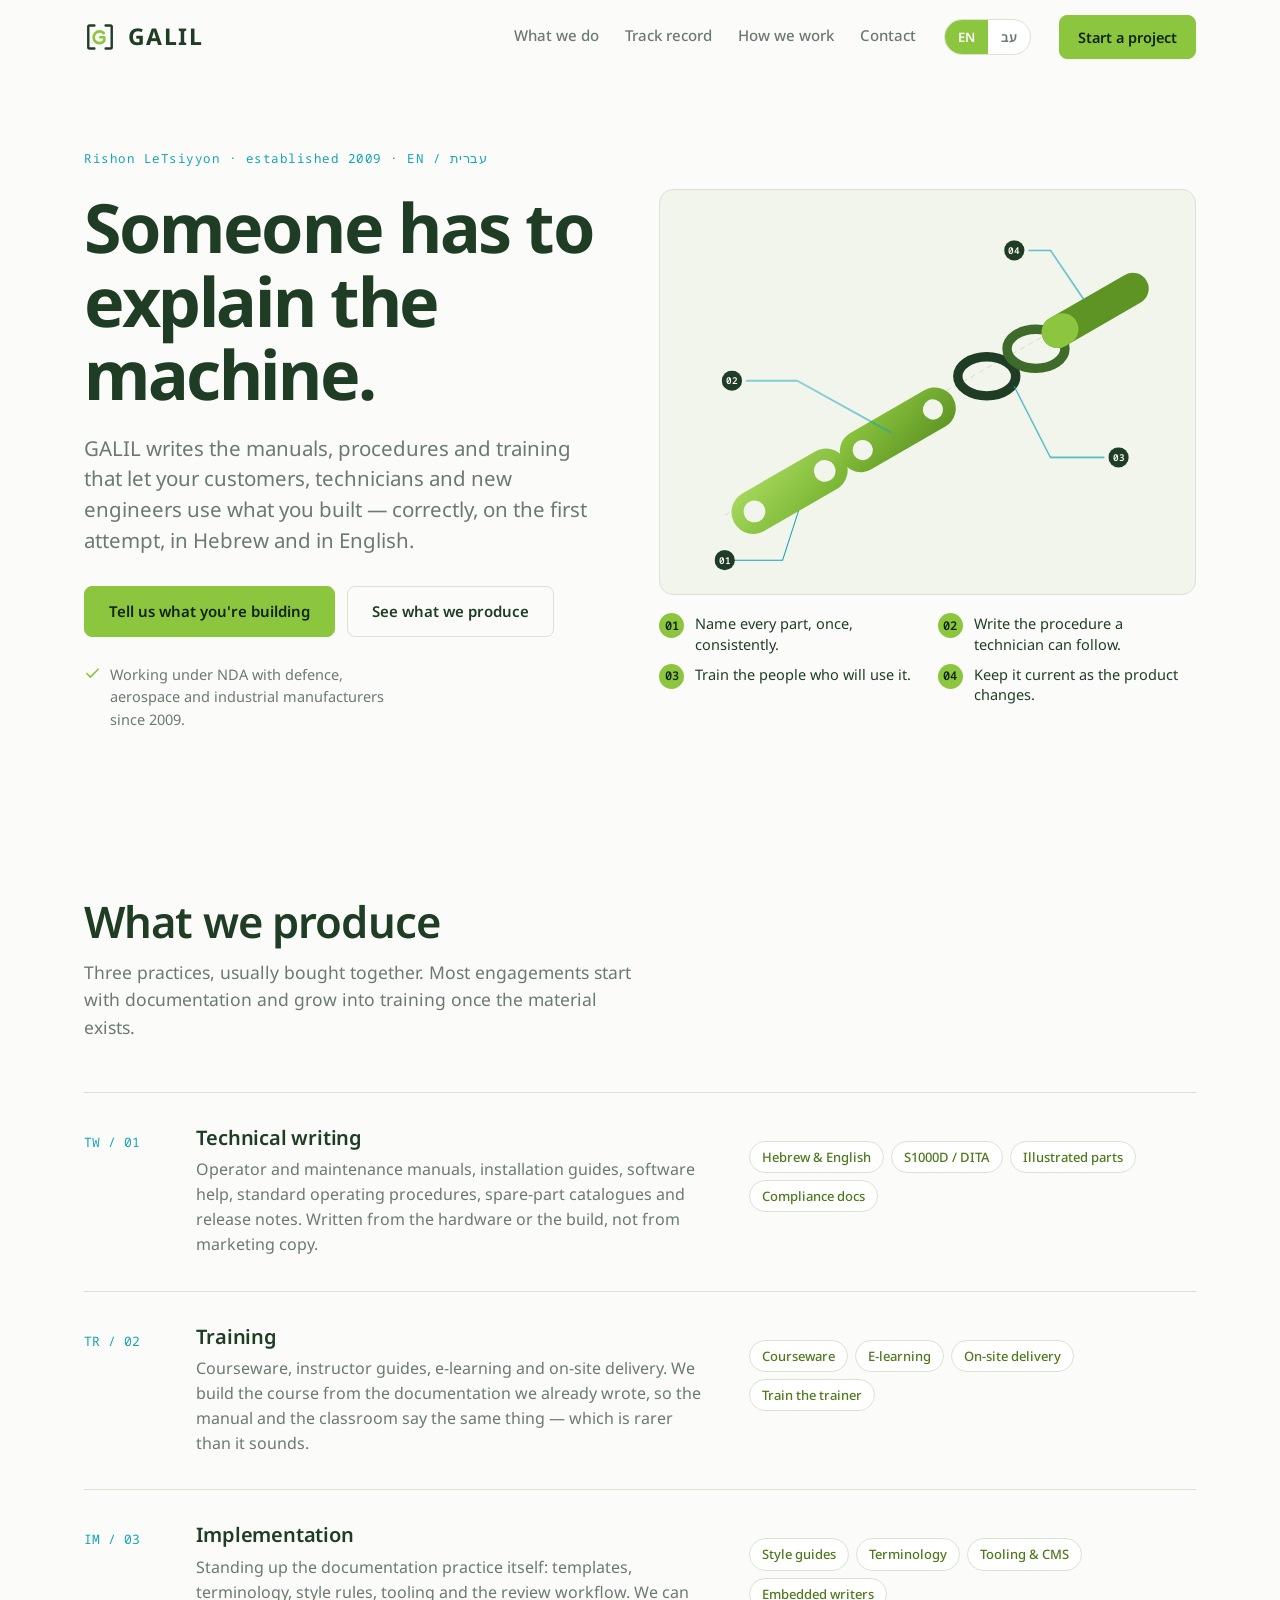
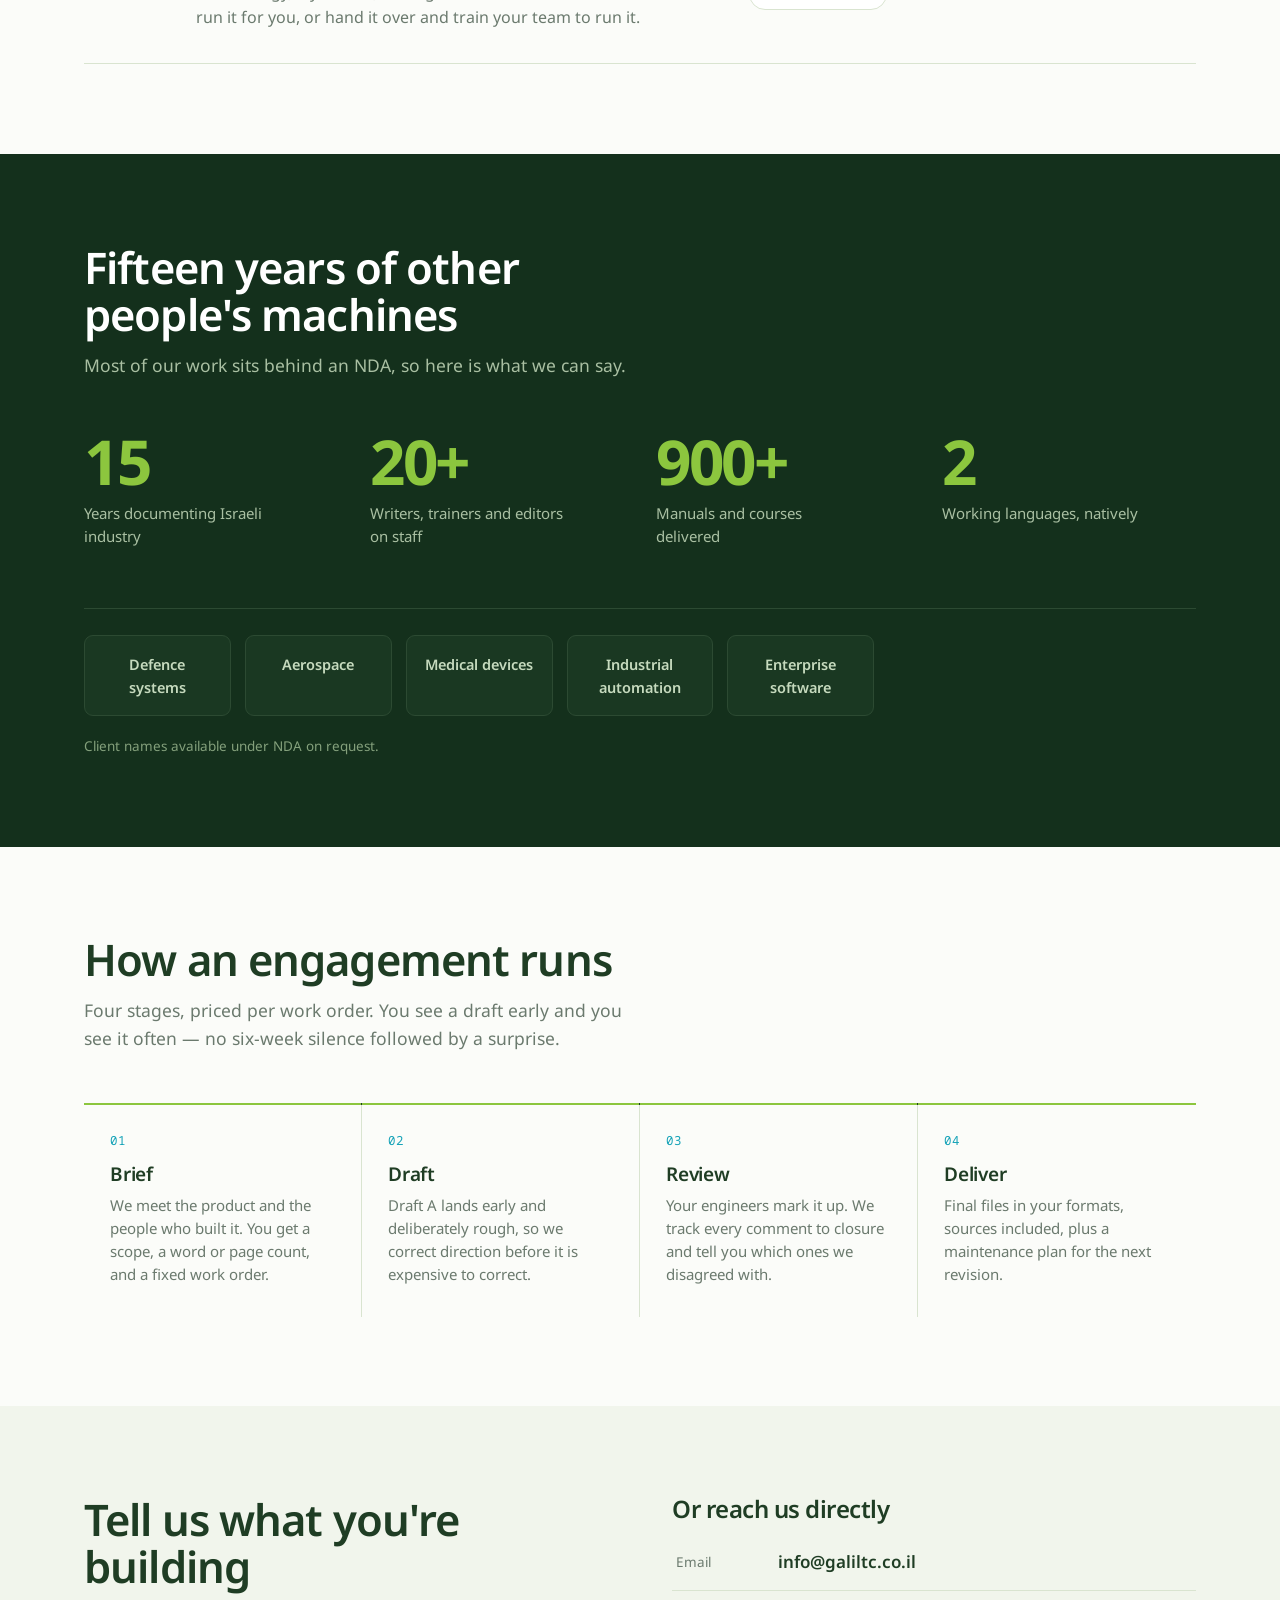
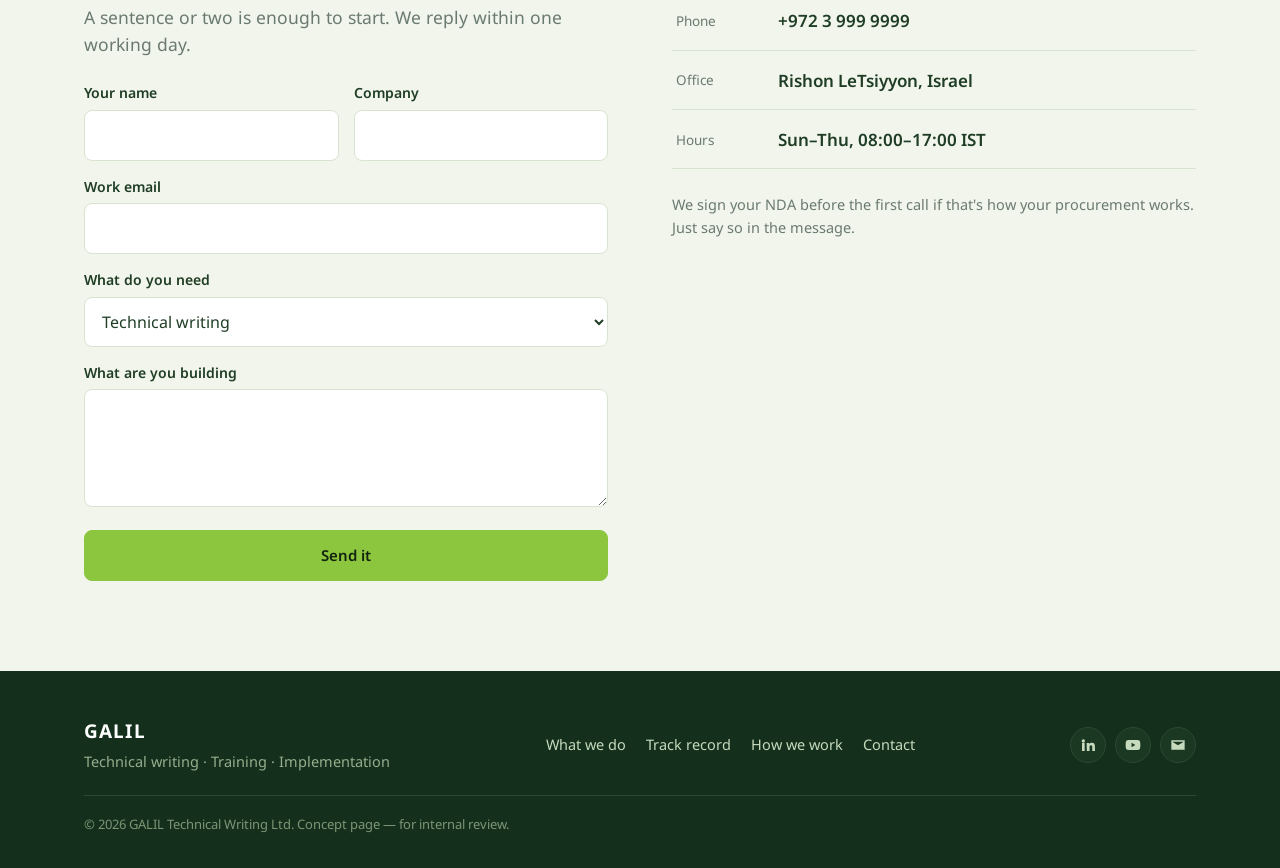
==== website-concept/index.html @ 7f50059e "Reorganize repo and wire up GitHub Pages deployment for the V7 app Moves the V7 app (already self-co" ====
<!DOCTYPE html>
<html lang="en" dir="ltr">
<head>
<meta charset="utf-8">
<meta name="viewport" content="width=device-width, initial-scale=1">
<title>GALIL — Technical writing, training and implementation</title>
<meta name="description" content="GALIL turns complex machinery and software into documentation people can actually follow. Technical writing, training and implementation for Israeli industry.">
<link rel="preconnect" href="https://fonts.googleapis.com">
<link rel="preconnect" href="https://fonts.gstatic.com" crossorigin>
<link href="https://fonts.googleapis.com/css2?family=Noto+Sans+Hebrew:wght@400;500;600;700&family=Noto+Sans+Mono:wght@400;600&family=Noto+Sans:wght@400;500;600;700&display=swap" rel="stylesheet">
<link rel="icon" href="data:image/svg+xml,%3Csvg xmlns='http://www.w3.org/2000/svg' viewBox='0 0 240 240'%3E%3Cpath d='M78 34H42a10 10 0 00-10 10v152a10 10 0 0010 10h36' fill='none' stroke='%231F3D24' stroke-width='18' stroke-linecap='round'/%3E%3Cpath d='M162 34h36a10 10 0 0110 10v152a10 10 0 01-10 10h-36' fill='none' stroke='%231F3D24' stroke-width='18' stroke-linecap='round'/%3E%3Cpath d='M148 92A44 44 0 10152 148V122H122' fill='none' stroke='%238CC63E' stroke-width='20' stroke-linecap='round' stroke-linejoin='round'/%3E%3C/svg%3E">

<style>
/* ============================================================
   GALIL — single-page concept
   Palette A (Continuity) + Noto Sans, per the brand deck.
   Swap the six tokens below to preview palette B or C.
   ============================================================ */
:root{
  --paper:#FBFCF9;
  --surface:#F1F5EC;
  --forest:#1F3D24;      /* body ink — a real deep green, not a tinted black */
  --forest-deep:#14301C; /* dark sections */
  --green:#8CC63E;       /* company green */
  --green-deep:#4E7A1C;
  --steel:#6B7A6E;       /* secondary text */
  --rule:#D9E4D0;
  --annot:#17A3B8;       /* annotation ink — leader lines, technical marks */

  --sans:"Noto Sans","Noto Sans Hebrew","Segoe UI",Arial,sans-serif;
  --mono:"Noto Sans Mono",ui-monospace,"Cascadia Mono",Consolas,monospace;

  --gutter:clamp(20px,5vw,88px);
  --max:1240px;
}

*,*::before,*::after{box-sizing:border-box}
html{scroll-behavior:smooth;-webkit-text-size-adjust:100%}
@media (prefers-reduced-motion:reduce){html{scroll-behavior:auto}}
body{
  margin:0;background:var(--paper);color:var(--forest);
  font-family:var(--sans);font-size:17px;line-height:1.55;font-weight:400;
  -webkit-font-smoothing:antialiased;
}
img,svg{max-width:100%}
a{color:inherit}
:focus-visible{outline:3px solid var(--green-deep);outline-offset:3px;border-radius:2px}

.wrap{max-width:var(--max);margin-inline:auto;padding-inline:var(--gutter)}

h1,h2,h3{margin:0;font-weight:600;letter-spacing:-.02em;line-height:1.08}
h1{font-size:clamp(38px,5.6vw,68px);font-weight:700;letter-spacing:-.035em}
h2{font-size:clamp(28px,3.4vw,44px)}
h3{font-size:20px;letter-spacing:-.01em}
p{margin:0 0 1em}
.lede{font-size:clamp(18px,1.6vw,21px);line-height:1.5;color:var(--steel);max-width:44ch}

/* ---------- header ---------- */
header{
  position:sticky;top:0;z-index:60;background:rgba(251,252,249,.88);
  backdrop-filter:saturate(1.4) blur(10px);border-bottom:1px solid transparent;
  transition:border-color .2s,box-shadow .2s;
}
header.stuck{border-bottom-color:var(--rule)}
.bar{display:flex;align-items:center;gap:28px;height:74px}
.brand{display:flex;align-items:center;gap:12px;text-decoration:none;flex:0 0 auto}
.brand svg{width:32px;height:32px;display:block}
.brand b{font-size:23px;font-weight:700;letter-spacing:.06em}
nav.main{display:flex;gap:26px;margin-inline-start:auto}
nav.main a{
  text-decoration:none;color:var(--steel);font-size:15px;font-weight:500;
  padding:6px 0;border-bottom:2px solid transparent;transition:color .15s,border-color .15s;
}
nav.main a:hover{color:var(--forest);border-bottom-color:var(--green)}
.lang{display:flex;border:1px solid var(--rule);border-radius:999px;overflow:hidden;background:#fff}
.lang button{
  font:inherit;font-size:13px;font-weight:600;border:0;background:transparent;color:var(--steel);
  padding:7px 13px;cursor:pointer;transition:background .15s,color .15s;
}
.lang button[aria-pressed="true"]{background:var(--green);color:#fff}
.btn{
  display:inline-flex;align-items:center;justify-content:center;gap:9px;
  font:inherit;font-size:15px;font-weight:600;text-decoration:none;cursor:pointer;
  padding:13px 24px;border-radius:8px;border:1.5px solid transparent;transition:.16s;
}
.btn-solid{background:var(--green);color:#12240F;border-color:var(--green)}
.btn-solid:hover{background:var(--green-deep);border-color:var(--green-deep);color:#fff}
.btn-line{background:transparent;color:var(--forest);border-color:var(--rule)}
.btn-line:hover{border-color:var(--forest);background:#fff}
.btn-ghost{padding:10px 18px;font-size:14.5px}
.burger{display:none;background:none;border:0;padding:8px;cursor:pointer;color:var(--forest)}

/* ---------- hero ---------- */
.hero{padding:clamp(40px,6vw,74px) 0 clamp(40px,5vw,66px)}
.hero-grid{display:grid;grid-template-columns:minmax(0,1fr) minmax(0,1.05fr);gap:clamp(32px,5vw,72px);align-items:center}
.rev{font-family:var(--mono);font-size:12.5px;color:var(--annot);letter-spacing:.04em;margin-bottom:22px}
.hero h1{margin-bottom:22px}
.hero-cta{display:flex;flex-wrap:wrap;gap:12px;margin-top:30px}
.hero-note{margin-top:26px;font-size:14.5px;color:var(--steel);display:flex;gap:9px;align-items:flex-start;max-width:40ch}
.hero-note svg{flex:0 0 auto;margin-top:2px}

/* exploded diagram + callouts */
.diagram{position:relative}
.diagram figure{margin:0;position:relative;background:var(--surface);border:1px solid var(--rule);border-radius:14px;padding:14px}
.diagram svg.assy{display:block;width:100%;height:auto}
.part{transition:opacity .25s,transform .25s;transform-origin:center;transform-box:fill-box}
.dim{opacity:.24}
.leader{stroke:var(--annot);stroke-width:1.4;fill:none;stroke-dasharray:var(--len);stroke-dashoffset:var(--len)}
.play .leader{animation:draw .5s ease forwards;animation-delay:var(--d)}
@keyframes draw{to{stroke-dashoffset:0}}
.bubble{opacity:0;transform-box:fill-box;transform-origin:center}
.play .bubble{animation:pop .38s cubic-bezier(.2,.9,.3,1.2) forwards;animation-delay:var(--d)}
@keyframes pop{from{opacity:0;transform:scale(.6)}to{opacity:1;transform:scale(1)}}
@media (prefers-reduced-motion:reduce){
  .leader{stroke-dashoffset:0!important;animation:none!important}
  .bubble{opacity:1!important;animation:none!important}
}
.key{list-style:none;margin:18px 0 0;padding:0;display:grid;grid-template-columns:1fr 1fr;gap:10px 20px}
.key li{display:flex;gap:11px;align-items:flex-start;font-size:14.5px;line-height:1.4;cursor:default}
.key .n{
  flex:0 0 auto;width:25px;height:25px;border-radius:50%;background:var(--green);color:#12240F;
  font-family:var(--mono);font-size:12px;font-weight:600;display:grid;place-items:center;
}
.key li.on .n{background:var(--forest);color:#fff}

/* ---------- generic section ---------- */
section{padding:clamp(56px,7vw,104px) 0}
.head{max-width:56ch;margin-bottom:clamp(34px,4vw,52px)}
.head p{color:var(--steel);margin-top:14px;font-size:17.5px}

/* ---------- services: annotated entries, not cards ---------- */
.svc{border-top:1px solid var(--rule)}
.svc-row{
  display:grid;grid-template-columns:minmax(0,74px) minmax(0,1.15fr) minmax(0,1fr);
  gap:clamp(16px,3vw,44px);padding:34px 0;border-bottom:1px solid var(--rule);align-items:start;
}
.svc-row .ref{font-family:var(--mono);font-size:13px;color:var(--annot);padding-top:5px}
.svc-row h3{margin-bottom:9px}
.svc-row p{margin:0;color:var(--steel);font-size:16px}
.svc-row ul{margin:14px 0 0;padding:0;list-style:none;display:flex;flex-wrap:wrap;gap:7px}
.svc-row li{
  font-size:13px;font-weight:500;color:var(--green-deep);background:#fff;
  border:1px solid var(--rule);border-radius:999px;padding:5px 12px;
}

/* ---------- proof ---------- */
.proof{background:var(--forest-deep);color:#EAF2E4}
.proof h2{color:#fff}
.proof .head p{color:#A9BFA2}
.stats{display:grid;grid-template-columns:repeat(4,1fr);gap:clamp(14px,2.5vw,34px);margin-bottom:clamp(38px,5vw,60px)}
.stat .v{font-size:clamp(40px,5vw,62px);font-weight:700;letter-spacing:-.04em;color:var(--green);line-height:1}
.stat .l{margin-top:10px;font-size:15px;color:#A9BFA2;max-width:22ch}
.wall{border-top:1px solid #2C4A32;padding-top:26px;display:grid;grid-template-columns:repeat(auto-fit,minmax(140px,1fr));gap:14px}
.wall div{
  border:1px solid #2C4A32;border-radius:9px;padding:17px 14px;text-align:center;
  font-size:14.5px;font-weight:600;color:#C6DABE;background:#1A3822;
}
.wall p{grid-column:1/-1;margin:6px 0 0;font-size:13.5px;color:#84A07C}

/* ---------- process: a real sequence ---------- */
.steps{display:grid;grid-template-columns:repeat(4,1fr);gap:0;border-top:2px solid var(--forest)}
.step{padding:26px 26px 30px;border-inline-end:1px solid var(--rule);position:relative}
.step:last-child{border-inline-end:0}
.step .n{font-family:var(--mono);font-size:12.5px;color:var(--annot);margin-bottom:14px}
.step h3{font-size:19px;margin-bottom:9px}
.step p{margin:0;font-size:15px;color:var(--steel)}
.step::before{content:"";position:absolute;inset-block-start:-2px;inset-inline-start:0;width:0;height:2px;background:var(--green);transition:width .5s ease}
.steps.lit .step::before{width:100%}
.steps.lit .step:nth-child(2)::before{transition-delay:.12s}
.steps.lit .step:nth-child(3)::before{transition-delay:.24s}
.steps.lit .step:nth-child(4)::before{transition-delay:.36s}

/* ---------- contact ---------- */
.contact{background:var(--surface)}
.c-grid{display:grid;grid-template-columns:minmax(0,1fr) minmax(0,1fr);gap:clamp(30px,5vw,72px);align-items:start}
form{display:grid;gap:15px}
.field label{display:block;font-size:14px;font-weight:600;margin-bottom:6px}
.field input,.field textarea,.field select{
  width:100%;font:inherit;font-size:16px;color:var(--forest);background:#fff;
  border:1.5px solid var(--rule);border-radius:8px;padding:12px 13px;transition:border-color .15s;
}
.field textarea{min-height:118px;resize:vertical}
.field input:focus,.field textarea:focus,.field select:focus{border-color:var(--green);outline:none}
.field.bad input,.field.bad textarea{border-color:#C0392B}
.err{display:none;color:#C0392B;font-size:13.5px;margin-top:5px}
.field.bad .err{display:block}
.two{display:grid;grid-template-columns:1fr 1fr;gap:15px}
.sent{
  display:none;background:#fff;border:1.5px solid var(--green);border-radius:10px;
  padding:16px 18px;font-size:15.5px;
}
.sent.show{display:block}
.reach{display:grid;gap:2px}
.reach a{
  display:flex;gap:14px;align-items:center;text-decoration:none;padding:15px 4px;
  border-bottom:1px solid var(--rule);transition:padding-inline-start .15s;
}
.reach a:hover{padding-inline-start:10px}
.reach .k{font-size:13.5px;color:var(--steel);min-width:88px}
.reach .v{font-weight:600}

/* ---------- footer ---------- */
footer{background:var(--forest-deep);color:#96AE8E;padding:46px 0 34px;font-size:14.5px}
.f-grid{display:flex;flex-wrap:wrap;gap:22px;align-items:center;justify-content:space-between}
footer a{color:#C6DABE;text-decoration:none}
footer a:hover{color:var(--green)}
.f-links{display:flex;gap:20px;flex-wrap:wrap}
.social{display:flex;gap:9px}
.social a{
  width:36px;height:36px;border-radius:50%;background:#1A3822;border:1px solid #2C4A32;
  display:grid;place-items:center;transition:background .15s;
}
.social a:hover{background:var(--green)}
.social svg{width:16px;height:16px;fill:#C6DABE}
.social a:hover svg{fill:#12240F}

/* ---------- rtl + responsive ---------- */
[dir="rtl"] .rev,[dir="rtl"] .step .n,[dir="rtl"] .svc-row .ref{direction:rtl}
[dir="rtl"] .brand b{letter-spacing:0}

@media (max-width:1000px){
  .hero-grid{grid-template-columns:1fr;gap:36px}
  .stats{grid-template-columns:repeat(2,1fr);gap:28px}
  .steps{grid-template-columns:1fr 1fr}
  .step:nth-child(2){border-inline-end:0}
  .step:nth-child(1),.step:nth-child(2){border-bottom:1px solid var(--rule)}
  .c-grid{grid-template-columns:1fr}
}
@media (max-width:820px){
  nav.main{
    position:fixed;inset:74px 0 auto;flex-direction:column;gap:0;background:var(--paper);
    border-bottom:1px solid var(--rule);padding:8px var(--gutter) 20px;display:none;
  }
  nav.main.open{display:flex}
  nav.main a{padding:14px 0;border-bottom:1px solid var(--rule);font-size:17px}
  .burger{display:block;margin-inline-start:auto;order:3}
  .lang{order:2}
  header .btn-ghost{display:none}
  .svc-row{grid-template-columns:1fr;gap:12px}
  .svc-row .ref{padding-top:0}
  .key{grid-template-columns:1fr}
  .steps{grid-template-columns:1fr}
  .step{border-inline-end:0;border-bottom:1px solid var(--rule)}
  .two{grid-template-columns:1fr}
}
</style>
</head>
<body>

<a class="btn btn-solid" href="#main" style="position:absolute;inset-inline-start:-9999px;top:0"
   onfocus="this.style.insetInlineStart='12px';this.style.top='12px';this.style.zIndex=99"
   onblur="this.style.insetInlineStart='-9999px'"
   data-en="Skip to content" data-he="דלג לתוכן">Skip to content</a>

<header id="hdr">
  <div class="wrap bar">
    <a class="brand" href="#top" aria-label="GALIL home">
      <svg viewBox="0 0 240 240" aria-hidden="true">
        <path d="M78 34H42a10 10 0 00-10 10v152a10 10 0 0010 10h36" fill="none" stroke="#1F3D24" stroke-width="18" stroke-linecap="round" stroke-linejoin="round"/>
        <path d="M162 34h36a10 10 0 0110 10v152a10 10 0 01-10 10h-36" fill="none" stroke="#1F3D24" stroke-width="18" stroke-linecap="round" stroke-linejoin="round"/>
        <path d="M148 92A44 44 0 10152 148V122H122" fill="none" stroke="#8CC63E" stroke-width="20" stroke-linecap="round" stroke-linejoin="round"/>
      </svg>
      <b>GALIL</b>
    </a>

    <nav class="main" id="nav">
      <a href="#services" data-en="What we do" data-he="מה אנחנו עושים">What we do</a>
      <a href="#proof" data-en="Track record" data-he="ניסיון">Track record</a>
      <a href="#process" data-en="How we work" data-he="איך עובדים">How we work</a>
      <a href="#contact" data-en="Contact" data-he="צור קשר">Contact</a>
    </nav>

    <div class="lang" role="group" aria-label="Language">
      <button type="button" data-lang="en" aria-pressed="true">EN</button>
      <button type="button" data-lang="he" aria-pressed="false">עב</button>
    </div>

    <a class="btn btn-solid btn-ghost" href="#contact" data-en="Start a project" data-he="התחילו פרויקט">Start a project</a>

    <button class="burger" id="burger" aria-expanded="false" aria-controls="nav" aria-label="Menu">
      <svg width="24" height="24" viewBox="0 0 24 24" fill="none" stroke="currentColor" stroke-width="2" stroke-linecap="round">
        <path d="M3 6h18M3 12h18M3 18h18"/>
      </svg>
    </button>
  </div>
</header>

<main id="main">

<!-- ===================== HERO ===================== -->
<section class="hero" id="top">
  <div class="wrap hero-grid">
    <div>
      <div class="rev" data-en="Rishon LeTsiyyon · established 2009 · EN / עברית"
                       data-he="ראשון לציון · משנת 2009 · עברית / EN">Rishon LeTsiyyon · established 2009 · EN / עברית</div>

      <h1 data-en="Someone has to explain the machine."
          data-he="מישהו צריך להסביר את המכונה.">Someone has to explain the machine.</h1>

      <p class="lede" data-en="GALIL writes the manuals, procedures and training that let your customers, technicians and new engineers use what you built — correctly, on the first attempt, in Hebrew and in English."
                      data-he="גליל כותבת את המדריכים, הנהלים וההדרכות שמאפשרים ללקוחות, לטכנאים ולמהנדסים החדשים שלכם להפעיל את מה שבניתם — נכון, כבר בפעם הראשונה, בעברית ובאנגלית.">GALIL writes the manuals, procedures and training that let your customers, technicians and new engineers use what you built — correctly, on the first attempt, in Hebrew and in English.</p>

      <div class="hero-cta">
        <a class="btn btn-solid" href="#contact" data-en="Tell us what you're building" data-he="ספרו לנו מה אתם בונים">Tell us what you're building</a>
        <a class="btn btn-line" href="#services" data-en="See what we produce" data-he="מה אנחנו מפיקים">See what we produce</a>
      </div>

      <p class="hero-note">
        <svg width="17" height="17" viewBox="0 0 24 24" fill="none" stroke="#8CC63E" stroke-width="2.4" stroke-linecap="round" stroke-linejoin="round" aria-hidden="true"><path d="M20 6 9 17l-5-5"/></svg>
        <span data-en="Working under NDA with defence, aerospace and industrial manufacturers since 2009."
              data-he="עובדים תחת הסכמי סודיות עם יצרנים בתחומי הביטחון, התעופה והתעשייה משנת 2009.">Working under NDA with defence, aerospace and industrial manufacturers since 2009.</span>
      </p>
    </div>

    <!-- exploded assembly with manual-style callouts -->
    <div class="diagram">
      <figure>
        <svg class="assy" id="assy" viewBox="0 0 700 520" role="img"
             aria-label="An exploded assembly drawing with four numbered callouts: name every part, write the procedure, train the technician, keep it current.">
          <defs>
            <linearGradient id="pl" x1="0" y1="0" x2="1" y2="1">
              <stop offset="0" stop-color="#A7D95F"/><stop offset="1" stop-color="#77B22F"/>
            </linearGradient>
            <linearGradient id="pl2" x1="0" y1="0" x2="1" y2="1">
              <stop offset="0" stop-color="#8CC63E"/><stop offset="1" stop-color="#5E9424"/>
            </linearGradient>
          </defs>

          <!-- construction axis -->
          <path d="M70 430 L640 110" stroke="#C4D6B8" stroke-width="1" stroke-dasharray="7 6"/>

          <!-- P1 link plate -->
          <g class="part" data-part="1">
            <g transform="rotate(-30 150 400)">
              <rect x="72" y="372" width="176" height="60" rx="30" fill="url(#pl)"/>
              <circle cx="104" cy="402" r="15" fill="#F1F5EC"/>
              <circle cx="216" cy="402" r="15" fill="#F1F5EC"/>
            </g>
          </g>

          <!-- P2 second plate -->
          <g class="part" data-part="2">
            <g transform="rotate(-30 300 316)">
              <rect x="222" y="288" width="176" height="58" rx="29" fill="url(#pl2)"/>
              <circle cx="254" cy="317" r="14" fill="#F1F5EC"/>
              <circle cx="366" cy="317" r="14" fill="#F1F5EC"/>
            </g>
          </g>

          <!-- P3 seal rings -->
          <g class="part" data-part="3">
            <ellipse cx="432" cy="238" rx="40" ry="27" fill="none" stroke="#1F3D24" stroke-width="13"/>
            <ellipse cx="500" cy="200" rx="40" ry="27" fill="none" stroke="#3E6B2A" stroke-width="13"/>
          </g>

          <!-- P4 pin -->
          <g class="part" data-part="4">
            <g transform="rotate(-30 580 148)">
              <rect x="500" y="126" width="164" height="44" rx="22" fill="#5E9424"/>
              <rect x="500" y="126" width="52" height="44" rx="22" fill="#8CC63E"/>
            </g>
          </g>

          <!-- callouts -->
          <g id="callouts" stroke-linecap="round">
            <g class="cal" data-part="1">
              <path class="leader" style="--len:340;--d:.15s" d="M172 424 L150 492 L84 492"/>
              <g transform="translate(56 478)"><g class="bubble" style="--d:.28s">
                <circle cx="14" cy="14" r="14" fill="#1F3D24"/>
                <text x="14" y="19" text-anchor="middle" font-family="Noto Sans Mono,monospace" font-size="13" font-weight="600" fill="#fff">01</text>
              </g></g>
            </g>
            <g class="cal" data-part="2">
              <path class="leader" style="--len:340;--d:.3s" d="M300 316 L170 244 L100 244"/>
              <g transform="translate(66 230)"><g class="bubble" style="--d:.43s">
                <circle cx="14" cy="14" r="14" fill="#1F3D24"/>
                <text x="14" y="19" text-anchor="middle" font-family="Noto Sans Mono,monospace" font-size="13" font-weight="600" fill="#fff">02</text>
              </g></g>
            </g>
            <g class="cal" data-part="3">
              <path class="leader" style="--len:340;--d:.45s" d="M470 252 L520 350 L594 350"/>
              <g transform="translate(600 336)"><g class="bubble" style="--d:.58s">
                <circle cx="14" cy="14" r="14" fill="#1F3D24"/>
                <text x="14" y="19" text-anchor="middle" font-family="Noto Sans Mono,monospace" font-size="13" font-weight="600" fill="#fff">03</text>
              </g></g>
            </g>
            <g class="cal" data-part="4">
              <path class="leader" style="--len:340;--d:.6s" d="M566 132 L520 64 L490 64"/>
              <g transform="translate(456 50)"><g class="bubble" style="--d:.73s">
                <circle cx="14" cy="14" r="14" fill="#1F3D24"/>
                <text x="14" y="19" text-anchor="middle" font-family="Noto Sans Mono,monospace" font-size="13" font-weight="600" fill="#fff">04</text>
              </g></g>
            </g>
          </g>
        </svg>
      </figure>

      <ul class="key" id="key">
        <li data-part="1"><span class="n">01</span><span data-en="Name every part, once, consistently." data-he="לתת שם לכל רכיב — פעם אחת, באופן עקבי.">Name every part, once, consistently.</span></li>
        <li data-part="2"><span class="n">02</span><span data-en="Write the procedure a technician can follow." data-he="לכתוב נוהל שטכנאי יכול באמת לבצע.">Write the procedure a technician can follow.</span></li>
        <li data-part="3"><span class="n">03</span><span data-en="Train the people who will use it." data-he="להדריך את מי שישתמש במערכת.">Train the people who will use it.</span></li>
        <li data-part="4"><span class="n">04</span><span data-en="Keep it current as the product changes." data-he="לתחזק את התיעוד ככל שהמוצר משתנה.">Keep it current as the product changes.</span></li>
      </ul>
    </div>
  </div>
</section>

<!-- ===================== SERVICES ===================== -->
<section id="services">
  <div class="wrap">
    <div class="head">
      <h2 data-en="What we produce" data-he="מה אנחנו מפיקים">What we produce</h2>
      <p data-en="Three practices, usually bought together. Most engagements start with documentation and grow into training once the material exists."
         data-he="שלושה תחומי פעילות, שנרכשים בדרך כלל יחד. רוב הפרויקטים מתחילים בתיעוד ומתרחבים להדרכה ברגע שהחומר קיים.">Three practices, usually bought together. Most engagements start with documentation and grow into training once the material exists.</p>
    </div>

    <div class="svc">
      <div class="svc-row">
        <div class="ref">TW / 01</div>
        <div>
          <h3 data-en="Technical writing" data-he="כתיבה טכנית">Technical writing</h3>
          <p data-en="Operator and maintenance manuals, installation guides, software help, standard operating procedures, spare-part catalogues and release notes. Written from the hardware or the build, not from marketing copy."
             data-he="מדריכי הפעלה ותחזוקה, מדריכי התקנה, עזרה למשתמש בתוכנה, נהלי עבודה, קטלוגי חלפים והערות גרסה. נכתב מול החומרה או מול המערכת עצמה — לא מתוך חומר שיווקי.">Operator and maintenance manuals, installation guides, software help, standard operating procedures, spare-part catalogues and release notes. Written from the hardware or the build, not from marketing copy.</p>
        </div>
        <div>
          <ul>
            <li data-en="Hebrew &amp; English" data-he="עברית ואנגלית">Hebrew &amp; English</li>
            <li data-en="S1000D / DITA" data-he="S1000D / DITA">S1000D / DITA</li>
            <li data-en="Illustrated parts" data-he="איורי חלפים">Illustrated parts</li>
            <li data-en="Compliance docs" data-he="מסמכי תאימות">Compliance docs</li>
          </ul>
        </div>
      </div>

      <div class="svc-row">
        <div class="ref">TR / 02</div>
        <div>
          <h3 data-en="Training" data-he="הדרכה">Training</h3>
          <p data-en="Courseware, instructor guides, e-learning and on-site delivery. We build the course from the documentation we already wrote, so the manual and the classroom say the same thing — which is rarer than it sounds."
             data-he="חומרי לימוד, מדריכים למנחה, לומדות מקוונות והעברת הדרכות באתר הלקוח. אנחנו בונים את הקורס מתוך התיעוד שכתבנו, כך שהמדריך והכיתה אומרים בדיוק את אותו הדבר — וזה נדיר יותר משנדמה.">Courseware, instructor guides, e-learning and on-site delivery. We build the course from the documentation we already wrote, so the manual and the classroom say the same thing — which is rarer than it sounds.</p>
        </div>
        <div>
          <ul>
            <li data-en="Courseware" data-he="חומרי לימוד">Courseware</li>
            <li data-en="E-learning" data-he="לומדות">E-learning</li>
            <li data-en="On-site delivery" data-he="הדרכה באתר">On-site delivery</li>
            <li data-en="Train the trainer" data-he="הכשרת מדריכים">Train the trainer</li>
          </ul>
        </div>
      </div>

      <div class="svc-row">
        <div class="ref">IM / 03</div>
        <div>
          <h3 data-en="Implementation" data-he="הטמעה">Implementation</h3>
          <p data-en="Standing up the documentation practice itself: templates, terminology, style rules, tooling and the review workflow. We can run it for you, or hand it over and train your team to run it."
             data-he="הקמת מערך התיעוד עצמו: תבניות, מונחון, כללי סגנון, כלים ותהליך אישור. אנחנו יכולים להפעיל אותו עבורכם, או להעביר אתכם לעצמאות ולהכשיר את הצוות שלכם.">Standing up the documentation practice itself: templates, terminology, style rules, tooling and the review workflow. We can run it for you, or hand it over and train your team to run it.</p>
        </div>
        <div>
          <ul>
            <li data-en="Style guides" data-he="מדריכי סגנון">Style guides</li>
            <li data-en="Terminology" data-he="מונחון">Terminology</li>
            <li data-en="Tooling &amp; CMS" data-he="כלים ומערכות">Tooling &amp; CMS</li>
            <li data-en="Embedded writers" data-he="כתבים מוטמעים">Embedded writers</li>
          </ul>
        </div>
      </div>
    </div>
  </div>
</section>

<!-- ===================== PROOF ===================== -->
<section class="proof" id="proof">
  <div class="wrap">
    <div class="head">
      <h2 data-en="Fifteen years of other people's machines" data-he="חמש־עשרה שנה של מכונות של אחרים">Fifteen years of other people's machines</h2>
      <p data-en="Most of our work sits behind an NDA, so here is what we can say."
         data-he="רוב העבודה שלנו נמצאת תחת הסכמי סודיות, ולכן הנה מה שכן אפשר לומר.">Most of our work sits behind an NDA, so here is what we can say.</p>
    </div>

    <div class="stats">
      <div class="stat"><div class="v">15</div><div class="l" data-en="Years documenting Israeli industry" data-he="שנות תיעוד בתעשייה הישראלית">Years documenting Israeli industry</div></div>
      <div class="stat"><div class="v">20+</div><div class="l" data-en="Writers, trainers and editors on staff" data-he="כתבים, מדריכים ועורכים בצוות">Writers, trainers and editors on staff</div></div>
      <div class="stat"><div class="v">900+</div><div class="l" data-en="Manuals and courses delivered" data-he="מדריכים וקורסים שנמסרו">Manuals and courses delivered</div></div>
      <div class="stat"><div class="v">2</div><div class="l" data-en="Working languages, natively" data-he="שפות עבודה, ברמת שפת אם">Working languages, natively</div></div>
    </div>

    <div class="wall">
      <div data-en="Defence systems" data-he="מערכות ביטחוניות">Defence systems</div>
      <div data-en="Aerospace" data-he="תעופה וחלל">Aerospace</div>
      <div data-en="Medical devices" data-he="מכשור רפואי">Medical devices</div>
      <div data-en="Industrial automation" data-he="אוטומציה תעשייתית">Industrial automation</div>
      <div data-en="Enterprise software" data-he="תוכנה ארגונית">Enterprise software</div>
      <p data-en="Client names available under NDA on request." data-he="שמות לקוחות יימסרו בכפוף להסכם סודיות.">Client names available under NDA on request.</p>
    </div>
  </div>
</section>

<!-- ===================== PROCESS ===================== -->
<section id="process">
  <div class="wrap">
    <div class="head">
      <h2 data-en="How an engagement runs" data-he="איך פרויקט מתנהל">How an engagement runs</h2>
      <p data-en="Four stages, priced per work order. You see a draft early and you see it often — no six-week silence followed by a surprise."
         data-he="ארבעה שלבים, בתמחור לפי הזמנת עבודה. אתם רואים טיוטה מוקדם ורואים אותה שוב ושוב — בלי שישה שבועות של שקט ואז הפתעה.">Four stages, priced per work order. You see a draft early and you see it often — no six-week silence followed by a surprise.</p>
    </div>

    <div class="steps" id="steps">
      <div class="step">
        <div class="n">01</div>
        <h3 data-en="Brief" data-he="אפיון">Brief</h3>
        <p data-en="We meet the product and the people who built it. You get a scope, a word or page count, and a fixed work order." data-he="אנחנו נפגשים עם המוצר ועם מי שבנה אותו. אתם מקבלים היקף, ספירת מילים או עמודים, והזמנת עבודה סגורה.">We meet the product and the people who built it. You get a scope, a word or page count, and a fixed work order.</p>
      </div>
      <div class="step">
        <div class="n">02</div>
        <h3 data-en="Draft" data-he="טיוטה">Draft</h3>
        <p data-en="Draft A lands early and deliberately rough, so we correct direction before it is expensive to correct." data-he="טיוטה א' מגיעה מוקדם ובכוונה גולמית, כדי לתקן כיוון לפני שהתיקון יקר.">Draft A lands early and deliberately rough, so we correct direction before it is expensive to correct.</p>
      </div>
      <div class="step">
        <div class="n">03</div>
        <h3 data-en="Review" data-he="סבב הערות">Review</h3>
        <p data-en="Your engineers mark it up. We track every comment to closure and tell you which ones we disagreed with." data-he="המהנדסים שלכם מעירים. אנחנו עוקבים אחרי כל הערה עד לסגירה ומציינים עם אילו לא הסכמנו.">Your engineers mark it up. We track every comment to closure and tell you which ones we disagreed with.</p>
      </div>
      <div class="step">
        <div class="n">04</div>
        <h3 data-en="Deliver" data-he="מסירה">Deliver</h3>
        <p data-en="Final files in your formats, sources included, plus a maintenance plan for the next revision." data-he="קבצים סופיים בפורמטים שלכם, כולל קבצי מקור, ותוכנית תחזוקה לגרסה הבאה.">Final files in your formats, sources included, plus a maintenance plan for the next revision.</p>
      </div>
    </div>
  </div>
</section>

<!-- ===================== CONTACT ===================== -->
<section class="contact" id="contact">
  <div class="wrap c-grid">
    <div>
      <div class="head" style="margin-bottom:24px">
        <h2 data-en="Tell us what you're building" data-he="ספרו לנו מה אתם בונים">Tell us what you're building</h2>
        <p data-en="A sentence or two is enough to start. We reply within one working day."
           data-he="משפט או שניים מספיקים כדי להתחיל. אנחנו חוזרים תוך יום עסקים אחד.">A sentence or two is enough to start. We reply within one working day.</p>
      </div>

      <form id="cf" novalidate>
        <div class="two">
          <div class="field" id="f-name">
            <label for="i-name" data-en="Your name" data-he="שם">Your name</label>
            <input id="i-name" name="name" autocomplete="name">
            <div class="err" data-en="Add your name so we know who to reply to." data-he="הוסיפו שם כדי שנדע למי להשיב.">Add your name so we know who to reply to.</div>
          </div>
          <div class="field" id="f-co">
            <label for="i-co" data-en="Company" data-he="חברה">Company</label>
            <input id="i-co" name="company" autocomplete="organization">
            <div class="err" data-en="Add your company." data-he="הוסיפו שם חברה.">Add your company.</div>
          </div>
        </div>

        <div class="field" id="f-mail">
          <label for="i-mail" data-en="Work email" data-he="דוא״ל בעבודה">Work email</label>
          <input id="i-mail" name="email" type="email" inputmode="email" autocomplete="email">
          <div class="err" data-en="That email address doesn't look complete." data-he="כתובת הדוא״ל אינה נראית שלמה.">That email address doesn't look complete.</div>
        </div>

        <div class="field">
          <label for="i-kind" data-en="What do you need" data-he="מה נדרש">What do you need</label>
          <select id="i-kind" name="kind">
            <option data-en="Technical writing" data-he="כתיבה טכנית">Technical writing</option>
            <option data-en="Training" data-he="הדרכה">Training</option>
            <option data-en="Implementation" data-he="הטמעה">Implementation</option>
            <option data-en="Not sure yet" data-he="עדיין לא בטוח">Not sure yet</option>
          </select>
        </div>

        <div class="field" id="f-msg">
          <label for="i-msg" data-en="What are you building" data-he="מה אתם בונים">What are you building</label>
          <textarea id="i-msg" name="message"></textarea>
          <div class="err" data-en="Give us a sentence or two about the product." data-he="כתבו משפט או שניים על המוצר.">Give us a sentence or two about the product.</div>
        </div>

        <button class="btn btn-solid" type="submit" data-en="Send it" data-he="שליחה">Send it</button>
        <div class="sent" id="sent" role="status"
             data-en="Sent. We'll reply within one working day — check your inbox for a copy."
             data-he="נשלח. נחזור אליכם תוך יום עסקים אחד — עותק נשלח לדוא״ל שלכם.">Sent. We'll reply within one working day — check your inbox for a copy.</div>
      </form>
    </div>

    <div>
      <div class="head" style="margin-bottom:12px">
        <h2 style="font-size:24px" data-en="Or reach us directly" data-he="או פנו ישירות">Or reach us directly</h2>
      </div>
      <div class="reach">
        <a href="mailto:info@galiltc.co.il"><span class="k" data-en="Email" data-he="דוא״ל">Email</span><span class="v">info@galiltc.co.il</span></a>
        <a href="tel:+97239999999"><span class="k" data-en="Phone" data-he="טלפון">Phone</span><span class="v">+972 3 999 9999</span></a>
        <a href="#top"><span class="k" data-en="Office" data-he="משרד">Office</span><span class="v" data-en="Rishon LeTsiyyon, Israel" data-he="ראשון לציון, ישראל">Rishon LeTsiyyon, Israel</span></a>
        <a href="#top"><span class="k" data-en="Hours" data-he="שעות">Hours</span><span class="v" data-en="Sun–Thu, 08:00–17:00 IST" data-he="א׳–ה׳, 08:00–17:00">Sun–Thu, 08:00–17:00 IST</span></a>
      </div>
      <p style="margin-top:24px;font-size:14.5px;color:var(--steel)"
         data-en="We sign your NDA before the first call if that's how your procurement works. Just say so in the message."
         data-he="נחתום על הסכם סודיות עוד לפני השיחה הראשונה, אם כך עובד הרכש שלכם. פשוט ציינו זאת בהודעה.">We sign your NDA before the first call if that's how your procurement works. Just say so in the message.</p>
    </div>
  </div>
</section>

</main>

<footer>
  <div class="wrap f-grid">
    <div>
      <div style="color:#fff;font-weight:700;letter-spacing:.06em;font-size:19px;margin-bottom:4px">GALIL</div>
      <div data-en="Technical writing · Training · Implementation" data-he="כתיבה טכנית · הדרכה · הטמעה">Technical writing · Training · Implementation</div>
    </div>
    <nav class="f-links">
      <a href="#services" data-en="What we do" data-he="מה אנחנו עושים">What we do</a>
      <a href="#proof" data-en="Track record" data-he="ניסיון">Track record</a>
      <a href="#process" data-en="How we work" data-he="איך עובדים">How we work</a>
      <a href="#contact" data-en="Contact" data-he="צור קשר">Contact</a>
    </nav>
    <div class="social">
      <a href="#top" aria-label="LinkedIn"><svg viewBox="0 0 24 24"><path d="M4.98 3.5a2.5 2.5 0 11.02 5 2.5 2.5 0 01-.02-5zM3 9h4v12H3zM10 9h3.8v1.7h.05c.53-.95 1.83-1.95 3.77-1.95 4.03 0 4.78 2.5 4.78 5.76V21h-4v-5.6c0-1.34-.03-3.07-1.9-3.07-1.9 0-2.2 1.46-2.2 2.97V21h-4z"/></svg></a>
      <a href="#top" aria-label="YouTube"><svg viewBox="0 0 24 24"><path d="M23 12s0-3.5-.45-5.17a2.7 2.7 0 00-1.9-1.9C18.98 4.5 12 4.5 12 4.5s-6.98 0-8.65.43a2.7 2.7 0 00-1.9 1.9C1 8.5 1 12 1 12s0 3.5.45 5.17a2.7 2.7 0 001.9 1.9c1.67.43 8.65.43 8.65.43s6.98 0 8.65-.43a2.7 2.7 0 001.9-1.9C23 15.5 23 12 23 12zM9.8 15.4V8.6l5.8 3.4z"/></svg></a>
      <a href="#top" aria-label="Email"><svg viewBox="0 0 24 24"><path d="M2 5h20v14H2zm2 2v.5l8 5 8-5V7z"/></svg></a>
    </div>
    <div style="width:100%;border-top:1px solid #2C4A32;padding-top:18px;font-size:13px;color:#7C9575">
      <span data-en="© 2026 GALIL Technical Writing Ltd. Concept page — for internal review." data-he="© 2026 גליל כתיבה טכנית בע״מ. עמוד קונספט — לסקירה פנימית.">© 2026 GALIL Technical Writing Ltd. Concept page — for internal review.</span>
    </div>
  </div>
</footer>

<script>
(function(){
  "use strict";

  /* ---- header shadow ---- */
  var hdr = document.getElementById("hdr");
  var onScroll = function(){ hdr.classList.toggle("stuck", window.scrollY > 8); };
  onScroll(); window.addEventListener("scroll", onScroll, {passive:true});

  /* ---- mobile nav ---- */
  var burger = document.getElementById("burger"), nav = document.getElementById("nav");
  burger.addEventListener("click", function(){
    var open = nav.classList.toggle("open");
    burger.setAttribute("aria-expanded", String(open));
  });
  nav.addEventListener("click", function(e){
    if (e.target.tagName === "A"){ nav.classList.remove("open"); burger.setAttribute("aria-expanded","false"); }
  });

  /* ---- language ---- */
  var buttons = document.querySelectorAll(".lang button");
  function setLang(lang){
    var rtl = lang === "he";
    document.documentElement.lang = rtl ? "he" : "en";
    document.documentElement.dir  = rtl ? "rtl" : "ltr";
    document.querySelectorAll("[data-en]").forEach(function(el){
      var v = el.getAttribute("data-" + lang);
      if (v != null) el.textContent = v;
    });
    buttons.forEach(function(b){ b.setAttribute("aria-pressed", String(b.dataset.lang === lang)); });
    try { localStorage.setItem("galil-lang", lang); } catch(e){}
  }
  buttons.forEach(function(b){ b.addEventListener("click", function(){ setLang(b.dataset.lang); }); });
  var saved = null; try { saved = localStorage.getItem("galil-lang"); } catch(e){}
  if (saved === "he") setLang("he");

  /* ---- hero diagram: one orchestrated reveal, then interactive ---- */
  var assy = document.getElementById("assy");
  var key  = document.getElementById("key");
  requestAnimationFrame(function(){ assy.classList.add("play"); });

  function focusPart(n){
    assy.querySelectorAll(".part").forEach(function(g){
      g.classList.toggle("dim", n !== null && g.dataset.part !== n);
    });
    assy.querySelectorAll(".cal").forEach(function(g){
      g.classList.toggle("dim", n !== null && g.dataset.part !== n);
    });
    key.querySelectorAll("li").forEach(function(li){
      li.classList.toggle("on", n !== null && li.dataset.part === n);
    });
  }
  key.querySelectorAll("li").forEach(function(li){
    li.addEventListener("mouseenter", function(){ focusPart(li.dataset.part); });
    li.addEventListener("mouseleave", function(){ focusPart(null); });
  });
  assy.querySelectorAll(".part, .cal").forEach(function(g){
    g.style.cursor = "pointer";
    g.addEventListener("mouseenter", function(){ focusPart(g.dataset.part); });
    g.addEventListener("mouseleave", function(){ focusPart(null); });
  });

  /* ---- process rail lights up once, when reached ---- */
  var steps = document.getElementById("steps");
  if ("IntersectionObserver" in window){
    var io = new IntersectionObserver(function(entries){
      entries.forEach(function(en){
        if (en.isIntersecting){ steps.classList.add("lit"); io.disconnect(); }
      });
    }, { threshold: 0.35 });
    io.observe(steps);
  } else { steps.classList.add("lit"); }

  /* ---- contact form ---- */
  var form = document.getElementById("cf"), sent = document.getElementById("sent");
  var checks = [
    ["f-name", function(){ return document.getElementById("i-name").value.trim().length > 1; }],
    ["f-co",   function(){ return document.getElementById("i-co").value.trim().length > 1; }],
    ["f-mail", function(){ return /^[^\s@]+@[^\s@]+\.[^\s@]{2,}$/.test(document.getElementById("i-mail").value.trim()); }],
    ["f-msg",  function(){ return document.getElementById("i-msg").value.trim().length > 9; }]
  ];
  form.addEventListener("submit", function(e){
    e.preventDefault();
    var bad = null;
    checks.forEach(function(c){
      var el = document.getElementById(c[0]), ok = c[1]();
      el.classList.toggle("bad", !ok);
      if (!ok && !bad) bad = el;
    });
    if (bad){ bad.querySelector("input,textarea").focus(); sent.classList.remove("show"); return; }
    sent.classList.add("show");
    form.querySelectorAll("input,textarea").forEach(function(i){ i.value = ""; });
  });
  form.addEventListener("input", function(e){
    var f = e.target.closest(".field");
    if (f) f.classList.remove("bad");
  });
})();
</script>
</body>
</html>
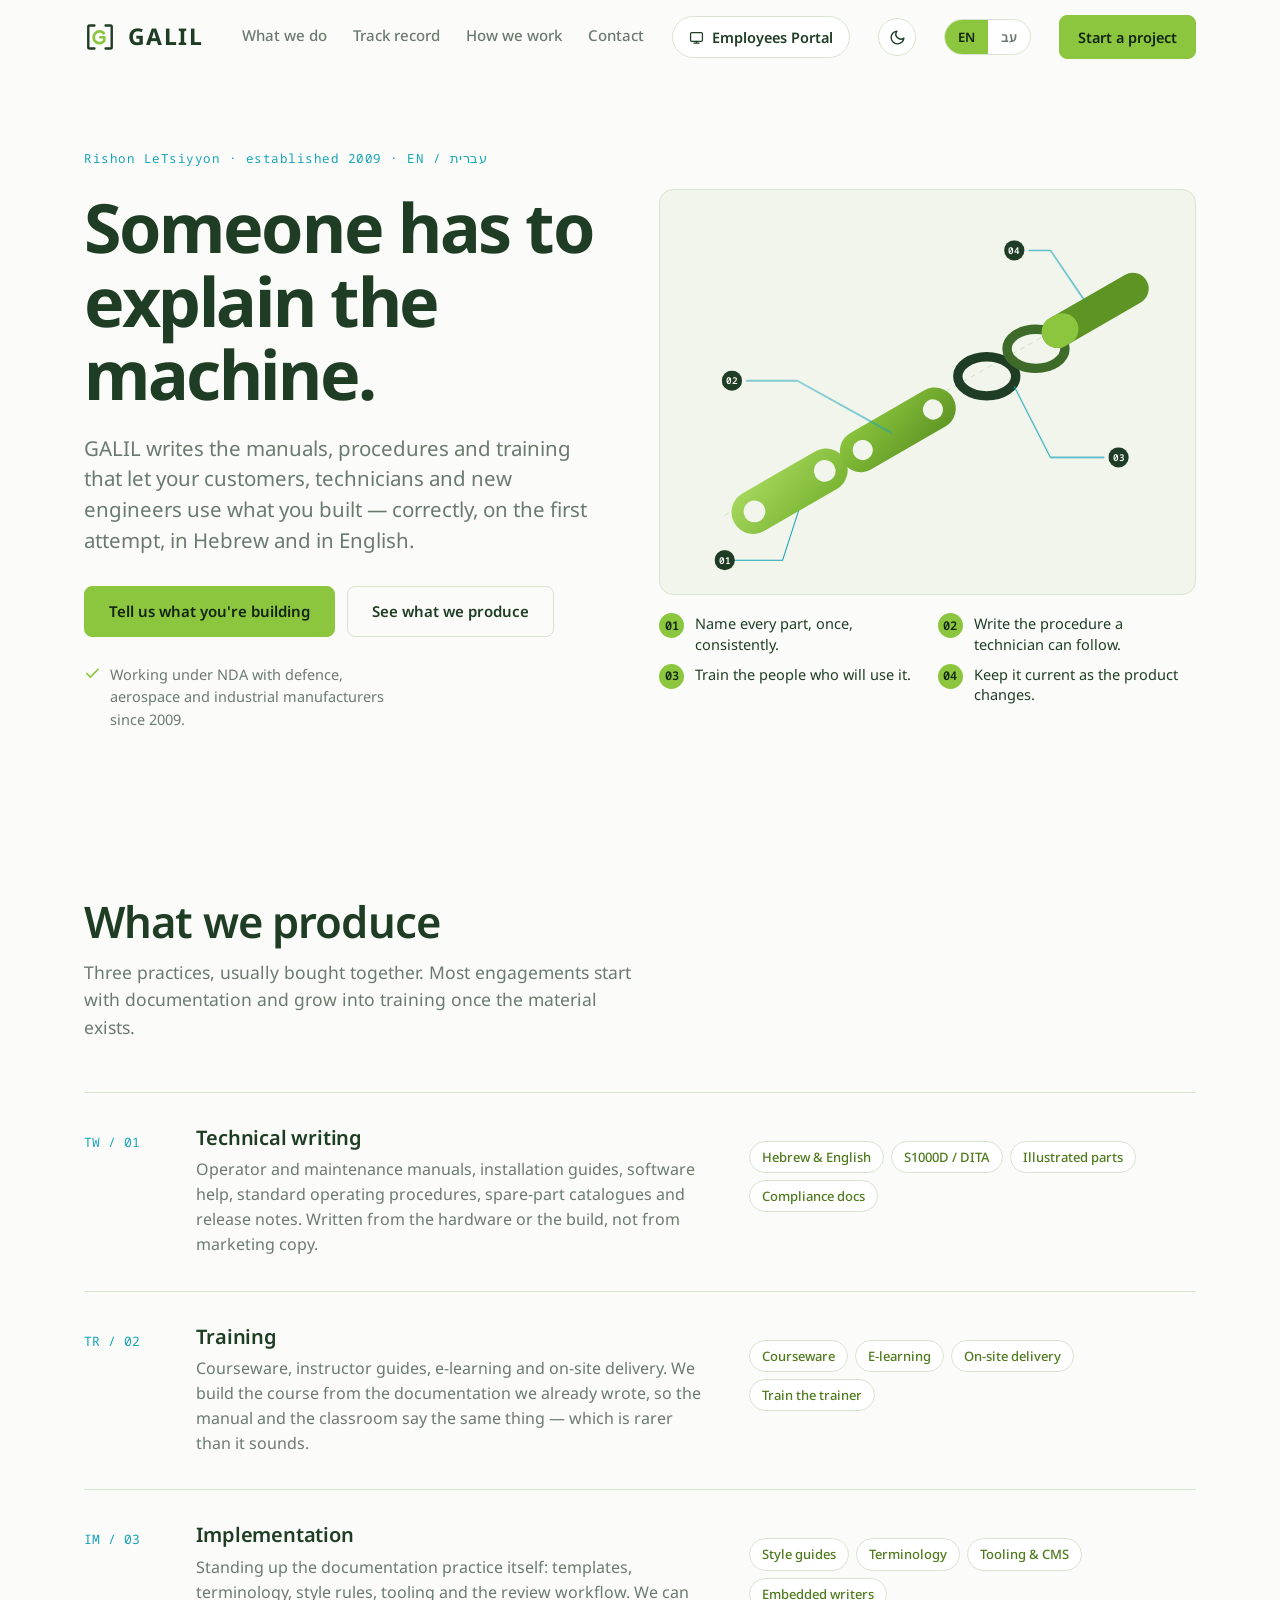
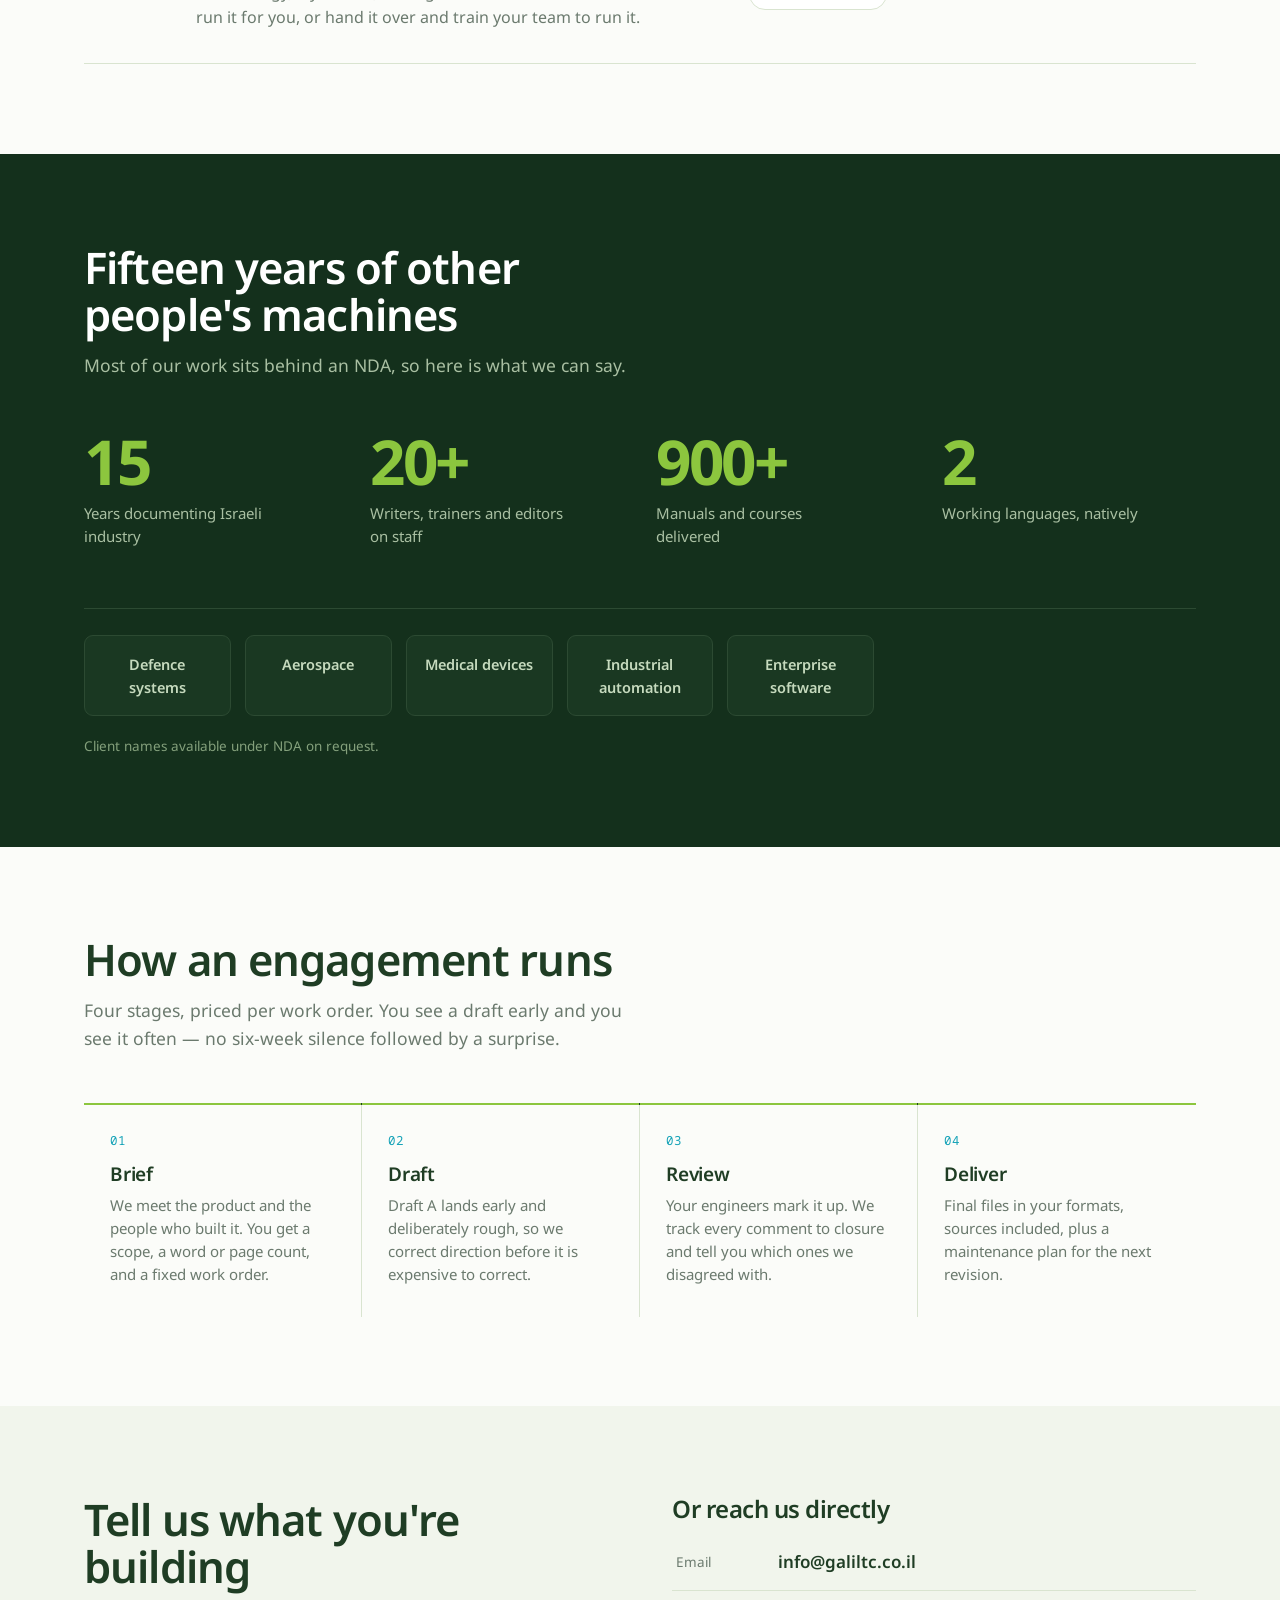
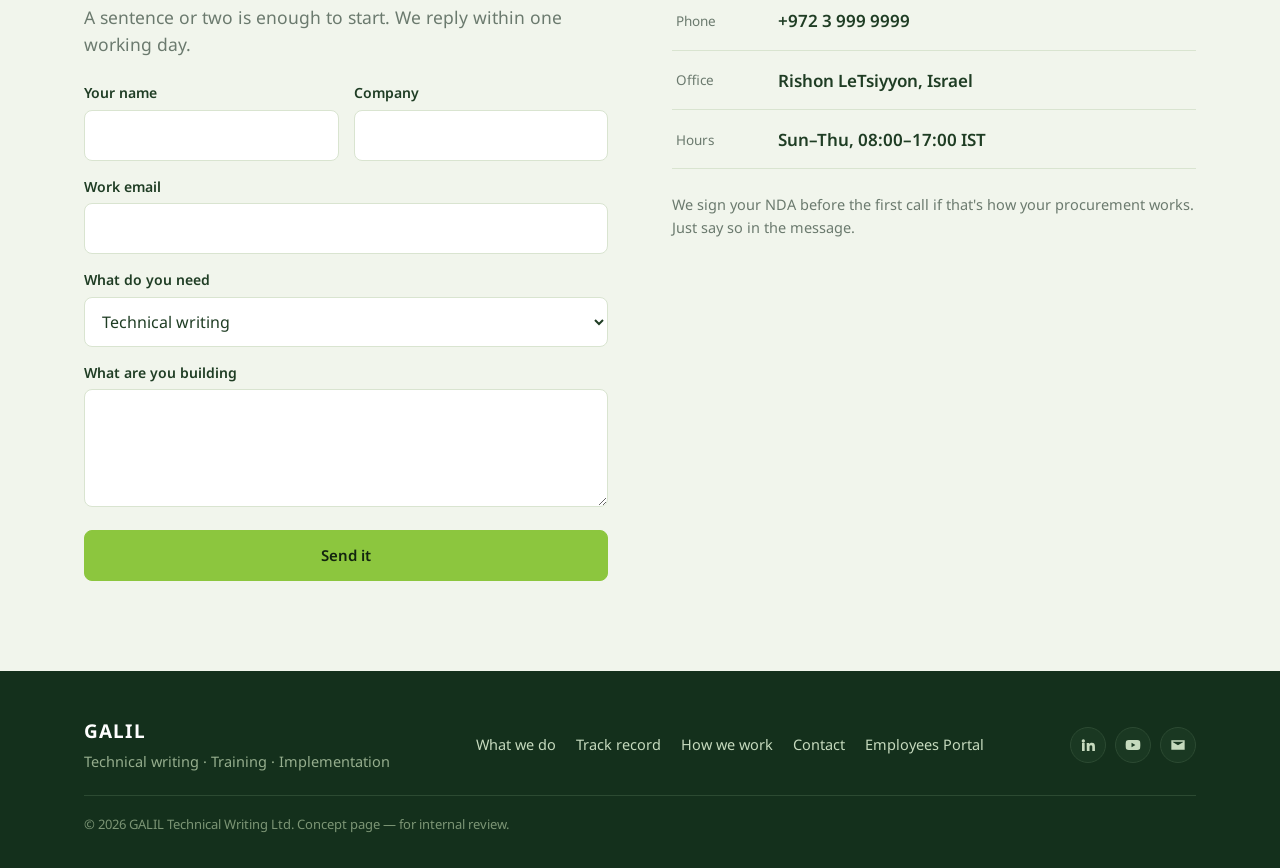
==== commit 9da5199a: "Ship V7.1: Blue hours, duplicate entries, Management/System admin split, themes, mobile shell - Adop" ====
--- a/website-concept/index.html
+++ b/website-concept/index.html
@@ -8,6 +8,12 @@
 <link rel="preconnect" href="https://fonts.googleapis.com">
 <link rel="preconnect" href="https://fonts.gstatic.com" crossorigin>
 <link href="https://fonts.googleapis.com/css2?family=Noto+Sans+Hebrew:wght@400;500;600;700&family=Noto+Sans+Mono:wght@400;600&family=Noto+Sans:wght@400;500;600;700&display=swap" rel="stylesheet">
+<script>
+/* set the theme before the first paint */
+(function(){try{var v=localStorage.getItem("galil-site-theme");
+if(v!=="dark"&&v!=="light"){v=window.matchMedia&&window.matchMedia("(prefers-color-scheme: dark)").matches?"dark":"light";}
+document.documentElement.setAttribute("data-theme",v);}catch(e){}})();
+</script>
 <link rel="icon" href="data:image/svg+xml,%3Csvg xmlns='http://www.w3.org/2000/svg' viewBox='0 0 240 240'%3E%3Cpath d='M78 34H42a10 10 0 00-10 10v152a10 10 0 0010 10h36' fill='none' stroke='%231F3D24' stroke-width='18' stroke-linecap='round'/%3E%3Cpath d='M162 34h36a10 10 0 0110 10v152a10 10 0 01-10 10h-36' fill='none' stroke='%231F3D24' stroke-width='18' stroke-linecap='round'/%3E%3Cpath d='M148 92A44 44 0 10152 148V122H122' fill='none' stroke='%238CC63E' stroke-width='20' stroke-linecap='round' stroke-linejoin='round'/%3E%3C/svg%3E">
 
 <style>
@@ -30,8 +36,53 @@
   --sans:"Noto Sans","Noto Sans Hebrew","Segoe UI",Arial,sans-serif;
   --mono:"Noto Sans Mono",ui-monospace,"Cascadia Mono",Consolas,monospace;
 
+  --card:#FFFFFF;        /* anything that sits on the paper as a white surface */
+  --on-green:#12240F;    /* text on a green fill */
+  --on-solid:#FFFFFF;    /* text on a deep-green fill */
+  --hdr-bg:rgba(251,252,249,.88);
+
   --gutter:clamp(20px,5vw,88px);
   --max:1240px;
+  color-scheme:light;
+}
+
+/* ---------- dark theme ----------
+   An explicit choice wins; with no choice stored the page follows the device.
+   The deep-green sections (track record, footer) are dark in both themes, so
+   only the paper-side tokens move. */
+:root[data-theme="dark"]{
+  --paper:#0E1710;
+  --surface:#16211A;
+  --forest:#E4EFE0;
+  --forest-deep:#0A1209;
+  --green:#9FD154;
+  --green-deep:#B6E072;
+  --steel:#9AAD96;
+  --rule:#2A3A2C;
+  --annot:#49C2D4;
+  --card:#1A261C;
+  --on-green:#0E1B0B;
+  --on-solid:#0E1B0B;
+  --hdr-bg:rgba(14,23,16,.9);
+  color-scheme:dark;
+}
+@media (prefers-color-scheme:dark){
+  :root:not([data-theme="light"]){
+    --paper:#0E1710;
+    --surface:#16211A;
+    --forest:#E4EFE0;
+    --forest-deep:#0A1209;
+    --green:#9FD154;
+    --green-deep:#B6E072;
+    --steel:#9AAD96;
+    --rule:#2A3A2C;
+    --annot:#49C2D4;
+    --card:#1A261C;
+    --on-green:#0E1B0B;
+    --on-solid:#0E1B0B;
+    --hdr-bg:rgba(14,23,16,.9);
+    color-scheme:dark;
+  }
 }
 
 *,*::before,*::after{box-sizing:border-box}
@@ -57,38 +108,57 @@
 
 /* ---------- header ---------- */
 header{
-  position:sticky;top:0;z-index:60;background:rgba(251,252,249,.88);
+  position:sticky;top:0;z-index:60;background:var(--hdr-bg);
   backdrop-filter:saturate(1.4) blur(10px);border-bottom:1px solid transparent;
   transition:border-color .2s,box-shadow .2s;
 }
 header.stuck{border-bottom-color:var(--rule)}
-.bar{display:flex;align-items:center;gap:28px;height:74px}
+.bar{display:flex;flex-wrap:wrap;align-items:center;gap:12px 28px;min-height:74px;padding-block:10px}
 .brand{display:flex;align-items:center;gap:12px;text-decoration:none;flex:0 0 auto}
 .brand svg{width:32px;height:32px;display:block}
 .brand b{font-size:23px;font-weight:700;letter-spacing:.06em}
-nav.main{display:flex;gap:26px;margin-inline-start:auto}
+nav.main{display:flex;gap:26px;margin-inline-start:auto;flex-shrink:0}
 nav.main a{
   text-decoration:none;color:var(--steel);font-size:15px;font-weight:500;
   padding:6px 0;border-bottom:2px solid transparent;transition:color .15s,border-color .15s;
+  white-space:nowrap;flex-shrink:0;
 }
 nav.main a:hover{color:var(--forest);border-bottom-color:var(--green)}
-.lang{display:flex;border:1px solid var(--rule);border-radius:999px;overflow:hidden;background:#fff}
+.lang{display:flex;border:1px solid var(--rule);border-radius:999px;overflow:hidden;background:var(--card);flex-shrink:0}
 .lang button{
   font:inherit;font-size:13px;font-weight:600;border:0;background:transparent;color:var(--steel);
   padding:7px 13px;cursor:pointer;transition:background .15s,color .15s;
 }
-.lang button[aria-pressed="true"]{background:var(--green);color:#fff}
+.lang button[aria-pressed="true"]{background:var(--green);color:var(--on-green)}
 .btn{
   display:inline-flex;align-items:center;justify-content:center;gap:9px;
   font:inherit;font-size:15px;font-weight:600;text-decoration:none;cursor:pointer;
   padding:13px 24px;border-radius:8px;border:1.5px solid transparent;transition:.16s;
-}
-.btn-solid{background:var(--green);color:#12240F;border-color:var(--green)}
-.btn-solid:hover{background:var(--green-deep);border-color:var(--green-deep);color:#fff}
+  white-space:nowrap;flex-shrink:0;
+}
+.btn-solid{background:var(--green);color:var(--on-green);border-color:var(--green)}
+.btn-solid:hover{background:var(--green-deep);border-color:var(--green-deep);color:var(--on-solid)}
 .btn-line{background:transparent;color:var(--forest);border-color:var(--rule)}
-.btn-line:hover{border-color:var(--forest);background:#fff}
+.btn-line:hover{border-color:var(--forest);background:var(--card)}
 .btn-ghost{padding:10px 18px;font-size:14.5px}
 .burger{display:none;background:none;border:0;padding:8px;cursor:pointer;color:var(--forest)}
+/* theme switch and the employee portal link */
+.themebtn{
+  flex:0 0 auto;width:38px;height:38px;border-radius:999px;cursor:pointer;
+  border:1px solid var(--rule);background:var(--card);color:var(--forest);
+  display:grid;place-items:center;transition:.15s;
+}
+.themebtn:hover{border-color:var(--green);color:var(--green-deep)}
+.themebtn svg{width:17px;height:17px;display:block}
+.portal{
+  display:inline-flex;align-items:center;gap:8px;text-decoration:none;flex:0 0 auto;
+  font-size:14.5px;font-weight:600;padding:9px 16px;border-radius:999px;
+  border:1.5px solid var(--rule);background:var(--card);color:var(--forest);transition:.16s;
+  white-space:nowrap;
+}
+.portal:hover{border-color:var(--green);background:var(--green);color:var(--on-green)}
+.portal svg{width:15px;height:15px;flex:0 0 auto}
+.f-portal{display:flex;gap:14px;flex-wrap:wrap;align-items:center}
 
 /* ---------- hero ---------- */
 .hero{padding:clamp(40px,6vw,74px) 0 clamp(40px,5vw,66px)}
@@ -118,10 +188,10 @@
 .key{list-style:none;margin:18px 0 0;padding:0;display:grid;grid-template-columns:1fr 1fr;gap:10px 20px}
 .key li{display:flex;gap:11px;align-items:flex-start;font-size:14.5px;line-height:1.4;cursor:default}
 .key .n{
-  flex:0 0 auto;width:25px;height:25px;border-radius:50%;background:var(--green);color:#12240F;
+  flex:0 0 auto;width:25px;height:25px;border-radius:50%;background:var(--green);color:var(--on-green);
   font-family:var(--mono);font-size:12px;font-weight:600;display:grid;place-items:center;
 }
-.key li.on .n{background:var(--forest);color:#fff}
+.key li.on .n{background:var(--forest);color:var(--paper)}
 
 /* ---------- generic section ---------- */
 section{padding:clamp(56px,7vw,104px) 0}
@@ -139,7 +209,7 @@
 .svc-row p{margin:0;color:var(--steel);font-size:16px}
 .svc-row ul{margin:14px 0 0;padding:0;list-style:none;display:flex;flex-wrap:wrap;gap:7px}
 .svc-row li{
-  font-size:13px;font-weight:500;color:var(--green-deep);background:#fff;
+  font-size:13px;font-weight:500;color:var(--green-deep);background:var(--card);
   border:1px solid var(--rule);border-radius:999px;padding:5px 12px;
 }
 
@@ -176,7 +246,7 @@
 form{display:grid;gap:15px}
 .field label{display:block;font-size:14px;font-weight:600;margin-bottom:6px}
 .field input,.field textarea,.field select{
-  width:100%;font:inherit;font-size:16px;color:var(--forest);background:#fff;
+  width:100%;font:inherit;font-size:16px;color:var(--forest);background:var(--card);
   border:1.5px solid var(--rule);border-radius:8px;padding:12px 13px;transition:border-color .15s;
 }
 .field textarea{min-height:118px;resize:vertical}
@@ -186,7 +256,7 @@
 .field.bad .err{display:block}
 .two{display:grid;grid-template-columns:1fr 1fr;gap:15px}
 .sent{
-  display:none;background:#fff;border:1.5px solid var(--green);border-radius:10px;
+  display:none;background:var(--card);border:1.5px solid var(--green);border-radius:10px;
   padding:16px 18px;font-size:15.5px;
 }
 .sent.show{display:block}
@@ -213,6 +283,7 @@
 .social a:hover{background:var(--green)}
 .social svg{width:16px;height:16px;fill:#C6DABE}
 .social a:hover svg{fill:#12240F}
+.social a:hover{color:#12240F}
 
 /* ---------- rtl + responsive ---------- */
 [dir="rtl"] .rev,[dir="rtl"] .step .n,[dir="rtl"] .svc-row .ref{direction:rtl}
@@ -225,6 +296,9 @@
   .step:nth-child(2){border-inline-end:0}
   .step:nth-child(1),.step:nth-child(2){border-bottom:1px solid var(--rule)}
   .c-grid{grid-template-columns:1fr}
+}
+@media (max-width:560px){
+  .lang{display:none}
 }
 @media (max-width:820px){
   nav.main{
@@ -236,6 +310,9 @@
   .burger{display:block;margin-inline-start:auto;order:3}
   .lang{order:2}
   header .btn-ghost{display:none}
+  .portal{padding:9px 11px}
+  .portal span{display:none}
+  .bar{gap:14px}
   .svc-row{grid-template-columns:1fr;gap:12px}
   .svc-row .ref{padding-top:0}
   .key{grid-template-columns:1fr}
@@ -256,8 +333,8 @@
   <div class="wrap bar">
     <a class="brand" href="#top" aria-label="GALIL home">
       <svg viewBox="0 0 240 240" aria-hidden="true">
-        <path d="M78 34H42a10 10 0 00-10 10v152a10 10 0 0010 10h36" fill="none" stroke="#1F3D24" stroke-width="18" stroke-linecap="round" stroke-linejoin="round"/>
-        <path d="M162 34h36a10 10 0 0110 10v152a10 10 0 01-10 10h-36" fill="none" stroke="#1F3D24" stroke-width="18" stroke-linecap="round" stroke-linejoin="round"/>
+        <path d="M78 34H42a10 10 0 00-10 10v152a10 10 0 0010 10h36" fill="none" stroke="currentColor" stroke-width="18" stroke-linecap="round" stroke-linejoin="round"/>
+        <path d="M162 34h36a10 10 0 0110 10v152a10 10 0 01-10 10h-36" fill="none" stroke="currentColor" stroke-width="18" stroke-linecap="round" stroke-linejoin="round"/>
         <path d="M148 92A44 44 0 10152 148V122H122" fill="none" stroke="#8CC63E" stroke-width="20" stroke-linecap="round" stroke-linejoin="round"/>
       </svg>
       <b>GALIL</b>
@@ -269,6 +346,21 @@
       <a href="#process" data-en="How we work" data-he="איך עובדים">How we work</a>
       <a href="#contact" data-en="Contact" data-he="צור קשר">Contact</a>
     </nav>
+
+    <a class="portal" id="portal" href="#" data-en="Employees Portal" data-he="פורטל העובדים"
+       title="Open GALIL WorkDesk">
+      <svg viewBox="0 0 24 24" fill="none" stroke="currentColor" stroke-width="2" stroke-linecap="round" stroke-linejoin="round" aria-hidden="true">
+        <rect x="2.5" y="4" width="19" height="14" rx="2"/><path d="M8 21h8M12 18v3"/>
+      </svg>
+      <span data-en="Employees Portal" data-he="פורטל העובדים">Employees Portal</span>
+    </a>
+
+    <button class="themebtn" id="themebtn" type="button" aria-pressed="false"
+            data-en="Switch theme" data-he="החלף ערכת נושא" aria-label="Switch to the dark theme">
+      <svg id="themeicon" viewBox="0 0 24 24" fill="none" stroke="currentColor" stroke-width="2" stroke-linecap="round" stroke-linejoin="round" aria-hidden="true">
+        <path d="M21 12.8A9 9 0 1111.2 3a7 7 0 009.8 9.8z"/>
+      </svg>
+    </button>
 
     <div class="lang" role="group" aria-label="Language">
       <button type="button" data-lang="en" aria-pressed="true">EN</button>
@@ -613,6 +705,7 @@
       <a href="#proof" data-en="Track record" data-he="ניסיון">Track record</a>
       <a href="#process" data-en="How we work" data-he="איך עובדים">How we work</a>
       <a href="#contact" data-en="Contact" data-he="צור קשר">Contact</a>
+      <a href="#" id="portal-f" data-en="Employees Portal" data-he="פורטל העובדים">Employees Portal</a>
     </nav>
     <div class="social">
       <a href="#top" aria-label="LinkedIn"><svg viewBox="0 0 24 24"><path d="M4.98 3.5a2.5 2.5 0 11.02 5 2.5 2.5 0 01-.02-5zM3 9h4v12H3zM10 9h3.8v1.7h.05c.53-.95 1.83-1.95 3.77-1.95 4.03 0 4.78 2.5 4.78 5.76V21h-4v-5.6c0-1.34-.03-3.07-1.9-3.07-1.9 0-2.2 1.46-2.2 2.97V21h-4z"/></svg></a>
@@ -628,6 +721,47 @@
 <script>
 (function(){
   "use strict";
+
+  /* ============================================================
+     Where the other two GALIL pages live.
+     These are relative by default, which is correct when the three
+     pages are published side by side. Change them to full URLs if
+     WorkDesk is hosted somewhere else.
+     ============================================================ */
+  var GALIL_SITES = {
+    /* This page sits in Website/ and WorkDesk sits one level up, which is why the
+       default is "../". When the two are published side by side on the same host,
+       change it to "GALIL-WorkDesk-V7.1.html" or to the full URL. */
+    workdesk: "../GALIL-WorkDesk-V7.1.html",
+    handbook: "https://claude.ai/code/artifact/e3c41fe1-9462-491f-9c7a-2892d9aabd27"
+  };
+  ["portal", "portal-f"].forEach(function(id){
+    var a = document.getElementById(id);
+    if (a) a.setAttribute("href", GALIL_SITES.workdesk);
+  });
+
+  /* ---- light / dark theme ---- */
+  var THEME_KEY = "galil-site-theme";
+  var SUN = "M12 17a5 5 0 100-10 5 5 0 000 10zM12 1v2M12 21v2M4.2 4.2l1.4 1.4M18.4 18.4l1.4 1.4M1 12h2M21 12h2M4.2 19.8l1.4-1.4M18.4 5.6l1.4-1.4";
+  var MOON = "M21 12.8A9 9 0 1111.2 3a7 7 0 009.8 9.8z";
+  var tbtn = document.getElementById("themebtn"), ticon = document.getElementById("themeicon");
+  function systemDark(){ try { return window.matchMedia("(prefers-color-scheme: dark)").matches; } catch(e){ return false; } }
+  function stored(){ try { var v = localStorage.getItem(THEME_KEY); return v === "dark" || v === "light" ? v : null; } catch(e){ return null; } }
+  function paint(t){
+    document.documentElement.setAttribute("data-theme", t);
+    var dark = t === "dark";
+    if (ticon) ticon.querySelector("path").setAttribute("d", dark ? SUN : MOON);
+    if (tbtn) {
+      tbtn.setAttribute("aria-pressed", String(dark));
+      tbtn.setAttribute("aria-label", dark ? "Switch to the light theme" : "Switch to the dark theme");
+    }
+  }
+  paint(stored() || (systemDark() ? "dark" : "light"));
+  if (tbtn) tbtn.addEventListener("click", function(){
+    var next = document.documentElement.getAttribute("data-theme") === "dark" ? "light" : "dark";
+    try { localStorage.setItem(THEME_KEY, next); } catch(e){}
+    paint(next);
+  });
 
   /* ---- header shadow ---- */
   var hdr = document.getElementById("hdr");
